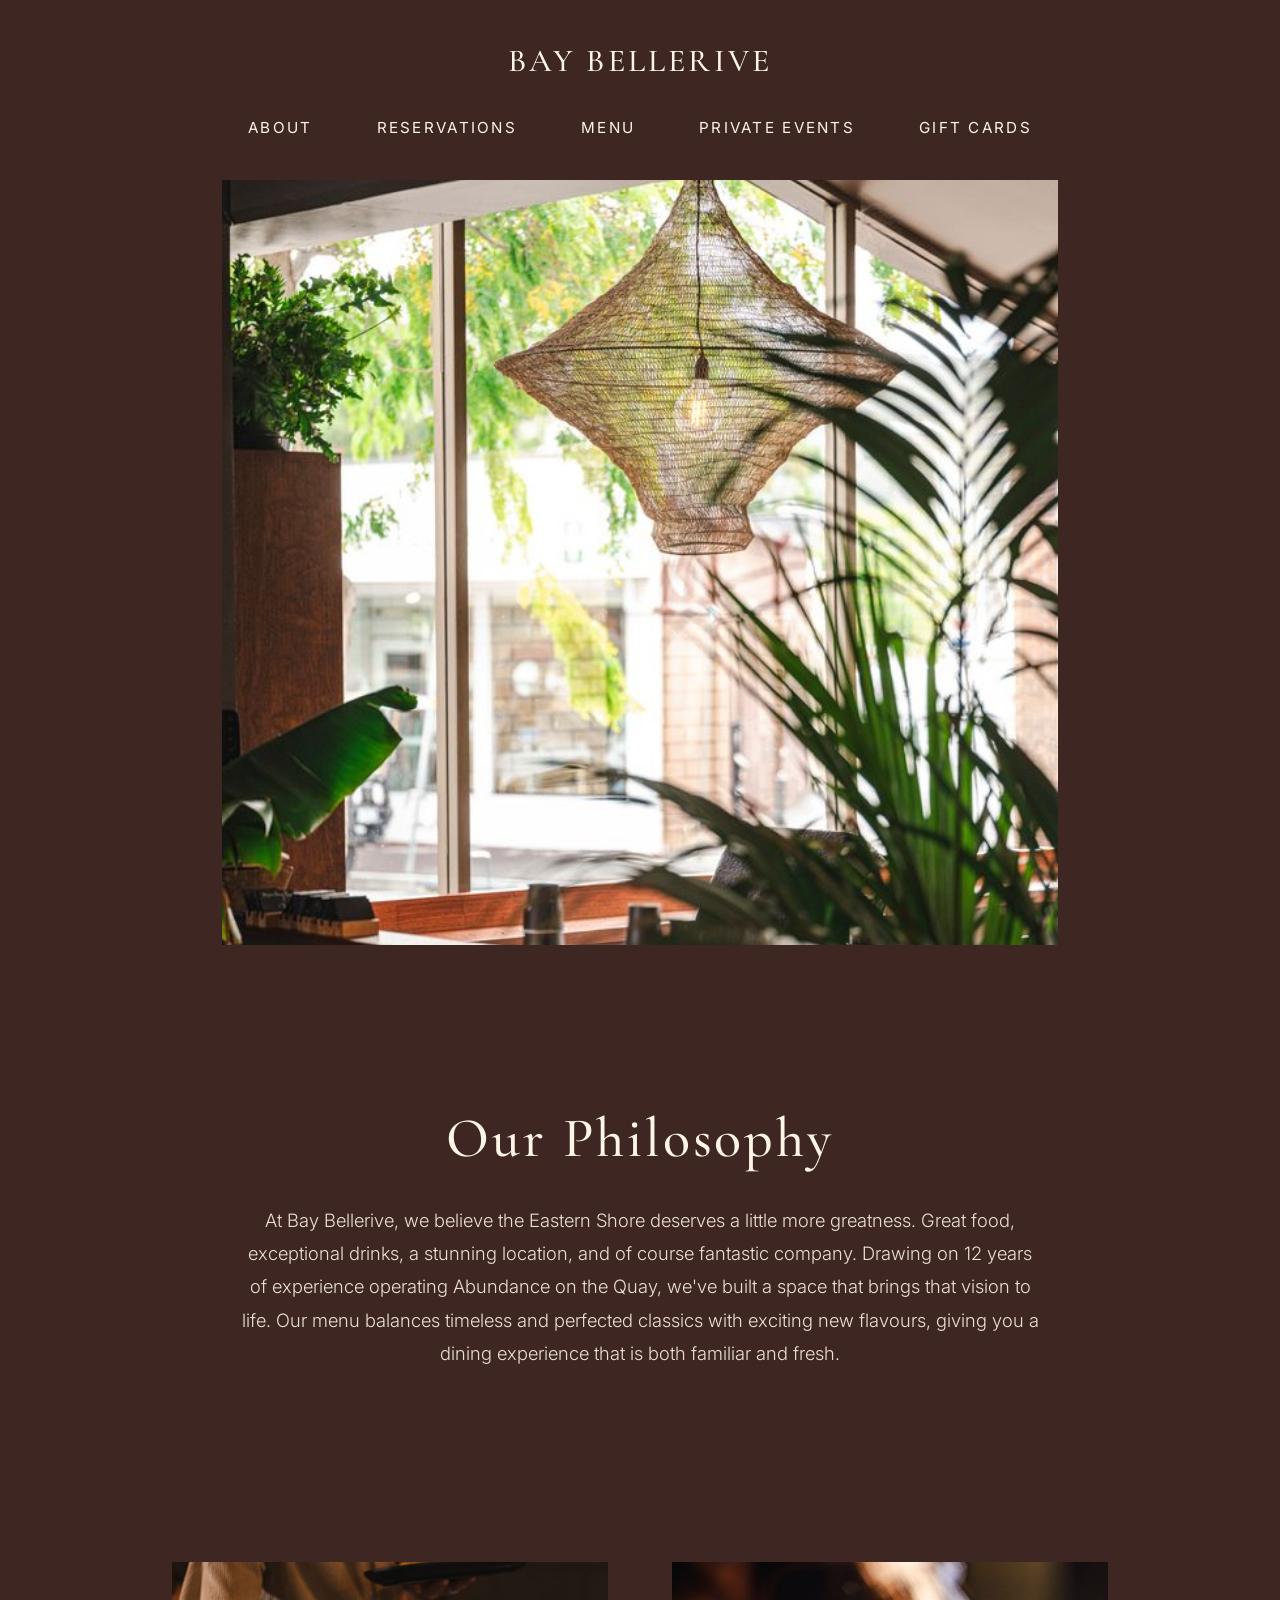
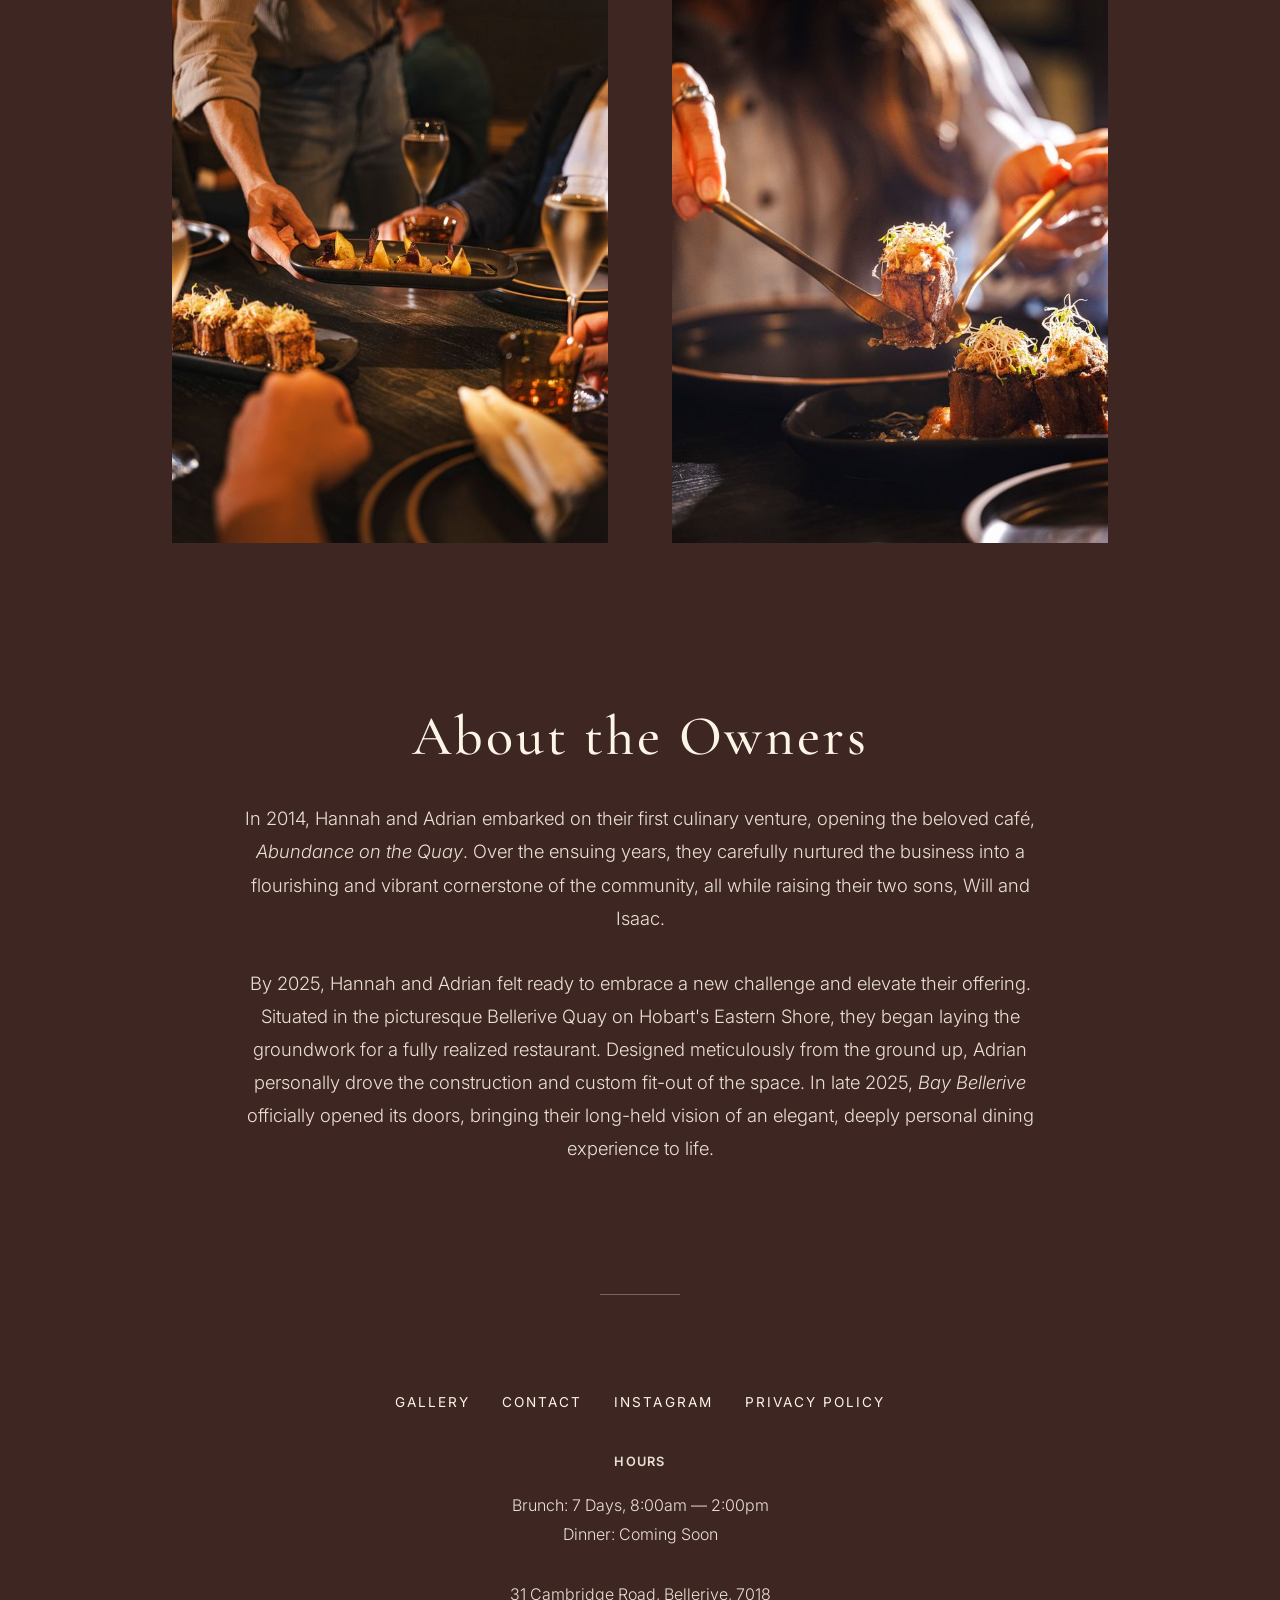
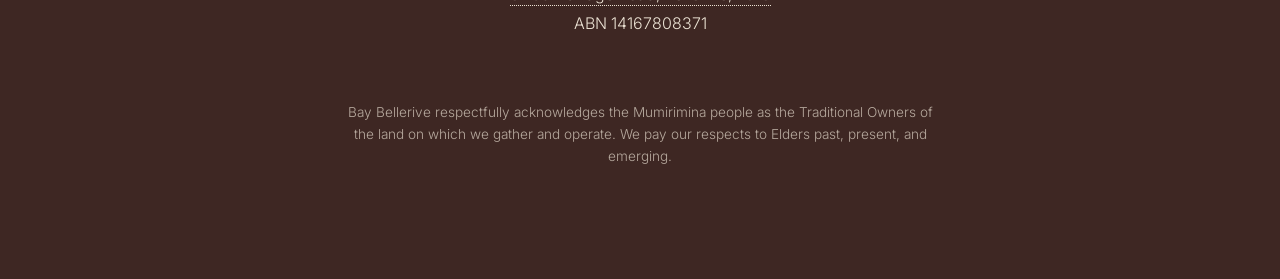
==== index.html @ 08d3b8d7 "Correct contact email and add location data to structured markup Point the contact page email at the" ====
<!DOCTYPE html>
<html lang="en">
<head>
    <meta charset="UTF-8">
    <title>Bay Bellerive | Cafe & Dining in Bellerive, Hobart</title>
    <link rel="canonical" href="https://baybellerive.com.au/">
    <link rel="preload" as="image" href="images/hero.jpg">
    <meta name="description" content="Bay Bellerive offers an elevated dining and cafe experience on the Eastern Shore. Enjoy seasonal, locally sourced menus at the picturesque Bellerive Quay, Hobart.">
    <meta property="og:title" content="Bay Bellerive">
    <meta property="og:description" content="An elevated modern Australian dining and cafe experience on the Eastern Shore of Hobart.">
    <meta property="og:image" content="https://baybellerive.com.au/images/hero.jpg">
    <meta property="og:url" content="https://baybellerive.com.au">
    <meta property="og:type" content="website">
    <link rel="icon" type="image/svg+xml" href="images/favicon.svg">
    <link rel="stylesheet" href="styles.css?v=2">
    <link rel="preconnect" href="https://fonts.googleapis.com">
    <link rel="preconnect" href="https://fonts.gstatic.com" crossorigin>
    <link href="https://fonts.googleapis.com/css2?family=Cormorant+Garamond:wght@400;500;600&family=Inter:wght@300;400;600&display=swap" rel="stylesheet">
    <!-- Google tag (gtag.js) -->
    <script async src="https://www.googletagmanager.com/gtag/js?id=G-ELLNGBX186"></script>
    <script>
      window.dataLayer = window.dataLayer || [];
      function gtag(){dataLayer.push(arguments);}
      gtag('js', new Date());

      gtag('config', 'G-ELLNGBX186');
    </script>
    <script type="application/ld+json">
    {
      "@context": "https://schema.org",
      "@type": "Restaurant",
      "name": "Bay Bellerive",
      "image": "https://baybellerive.com.au/images/hero.jpg",
      "url": "https://baybellerive.com.au",
      "telephone": "+61439941839",
      "address": {
        "@type": "PostalAddress",
        "streetAddress": "31 Cambridge Road",
        "addressLocality": "Bellerive",
        "addressRegion": "TAS",
        "postalCode": "7018",
        "addressCountry": "AU"
      },
      "geo": {
        "@type": "GeoCoordinates",
        "latitude": -42.8748361,
        "longitude": 147.3679293
      },
      "hasMap": "https://www.google.com/maps/place/Bay+Bellerive/@-42.8748321,147.3653544,17z/data=!3m1!4b1!4m6!3m5!1s0xaa6ddf1f81bbf6e3:0x599cf4a68044b2e5!8m2!3d-42.8748361!4d147.3679293!16s%2Fg%2F11ytvm6ppn",
      "email": "info@baybellerive.com.au",
      "servesCuisine": "Modern Australian",
      "priceRange": "$$$",
      "openingHoursSpecification": [
        {
          "@type": "OpeningHoursSpecification",
          "dayOfWeek": ["Monday", "Tuesday", "Wednesday", "Thursday", "Friday", "Saturday", "Sunday"],
          "opens": "08:00",
          "closes": "14:00"
        },
        {
          "@type": "OpeningHoursSpecification",
          "dayOfWeek": ["Thursday", "Friday", "Saturday"],
          "opens": "17:30",
          "closes": "21:00"
        }
      ]
    }
    </script>
</head>
<body>
    <header class="navbar fade-in">
        <a href="index.html" class="logo">BAY BELLERIVE</a>
        <nav class="nav-links">
            <a href="index.html#about">ABOUT</a>
            <a href="reservations.html">RESERVATIONS</a>
            <a href="menu.html">MENU</a>
            <a href="private-events.html">PRIVATE EVENTS</a>
            <a href="vouchers.html">GIFT CARDS</a>
        </nav>
    </header>

    <main>
        <section id="hero" class="hero fade-in">
            <img src="images/hero.jpg" alt="Elegant waterfront dining experience at Bay Bellerive in Bellerive, Hobart" class="hero-img">
        </section>

        <section id="about" class="single-column fade-in-up">
            <div class="text-block">
                <h2>Our Philosophy</h2>
                <p>At Bay Bellerive, we believe the Eastern Shore deserves a little more greatness. Great food, exceptional drinks, a stunning location, and of course fantastic company. Drawing on 12 years of experience operating Abundance on the Quay, we've built a space that brings that vision to life. Our menu balances timeless and perfected classics with exciting new flavours, giving you a dining experience that is both familiar and fresh.</p>
            </div>
        </section>

        <section class="image-break fade-in-up">
            <img src="images/about1.jpg" alt="Warm and inviting dining room interior at Bay Bellerive on the Eastern Shore" class="portrait-img" loading="lazy">
            <img src="images/about2.jpg" alt="Close up detail of beautifully plated modern Australian cuisine at Bay Bellerive" class="portrait-img" loading="lazy">
        </section>

        <section id="about-owners" class="single-column fade-in-up">
            <div class="text-block">
                <h2>About the Owners</h2>
                <p>In 2014, Hannah and Adrian embarked on their first culinary venture, opening the beloved café, <em>Abundance on the Quay</em>. Over the ensuing years, they carefully nurtured the business into a flourishing and vibrant cornerstone of the community, all while raising their two sons, Will and Isaac.</p>
                <p>By 2025, Hannah and Adrian felt ready to embrace a new challenge and elevate their offering. Situated in the picturesque Bellerive Quay on Hobart's Eastern Shore, they began laying the groundwork for a fully realized restaurant. Designed meticulously from the ground up, Adrian personally drove the construction and custom fit-out of the space. In late 2025, <em>Bay Bellerive</em> officially opened its doors, bringing their long-held vision of an elegant, deeply personal dining experience to life.</p>
                
            </div>
        </section>

    </main>

    <footer id="contact" class="footer fade-in-up">
        <div class="footer-minimal">
            <nav class="footer-nav">
                <a href="gallery.html">Gallery</a>
                <a href="contact.html">Contact</a>
                <a href="https://www.instagram.com/bay_bellerive/" target="_blank">Instagram</a>
                <a href="privacy.html">Privacy Policy</a>
            </nav>
            <div style="margin-bottom: 2rem;">
                <p><strong>Hours</strong></p>
                <p>Brunch: 7 Days, 8:00am — 2:00pm<br>
                Dinner: Coming Soon</p>
            </div>
            <p><a href="https://www.google.com/maps/place/Bay+Bellerive/@-42.8748321,147.3653544,17z/data=!3m1!4b1!4m6!3m5!1s0xaa6ddf1f81bbf6e3:0x599cf4a68044b2e5!8m2!3d-42.8748361!4d147.3679293!16s%2Fg%2F11ytvm6ppn?entry=ttu&amp;g_ep=EgoyMDI2MDgxOS4wIKXMDSoASAFQAw%3D%3D" target="_blank" style="color: inherit; text-decoration: none; border-bottom: 1px dotted currentColor; padding-bottom: 1px; transition: opacity 0.2s;" onmouseover="this.style.opacity='0.7'" onmouseout="this.style.opacity='1'">31 Cambridge Road, Bellerive, 7018</a><br>
            ABN 14167808371</p>
            <p style="margin-top: 4rem; font-size: 0.85rem; opacity: 0.7; max-width: 600px; margin-left: auto; margin-right: auto; line-height: 1.6;">Bay Bellerive respectfully acknowledges the Mumirimina people as the Traditional Owners of the land on which we gather and operate. We pay our respects to Elders past, present, and emerging.</p>
        </div>
    </footer>

    <script src="script.js"></script>
</body>
</html>
---- styles.css ----
:root {
    --bg-color: #3e2723; /* Chocolate brown */
    --text-color: #fdf5e6; /* Warm cream/beige */
    --font-family-body: 'Inter', sans-serif;
    --font-family-heading: 'Cormorant Garamond', serif;
    --transition-speed: 0.3s;
}

* {
    margin: 0;
    padding: 0;
    box-sizing: border-box;
}

body {
    background-color: var(--bg-color);
    color: var(--text-color);
    font-family: var(--font-family-body);
    line-height: 1.8;
    -webkit-font-smoothing: antialiased;
    -moz-osx-font-smoothing: grayscale;
}

a {
    color: var(--text-color);
    text-decoration: none;
    position: relative;
}

/* Typography */
h1, h2, h3, h4, .logo {
    font-family: var(--font-family-heading);
    font-weight: 500;
    letter-spacing: 0.05em;
    margin-bottom: 2rem;
}

.logo {
    font-size: 2rem;
    margin-bottom: 1rem;
    letter-spacing: 0.1em;
    text-transform: uppercase;
}

h2 {
    font-size: 3.5rem;
    line-height: 1.2;
}

h3 {
    font-size: 2rem;
}

p {
    margin-bottom: 2rem;
    font-size: 1.15rem;
    font-weight: 300;
    color: rgba(253, 245, 230, 0.9);
}

/* Navbar */
.navbar {
    display: flex;
    flex-direction: column;
    align-items: center;
    justify-content: center;
    padding: 2rem 4rem;
    position: absolute;
    top: 0;
    width: 100%;
    z-index: 100;
    background: transparent;
}

.nav-links {
    display: flex;
    gap: 3rem;
}

.nav-links a {
    font-size: 0.95rem;
    letter-spacing: 0.15em;
    text-transform: uppercase;
    font-weight: 400;
    padding: 0.5rem;
}

.nav-links a::after {
    content: '';
    position: absolute;
    width: 0;
    height: 1px;
    bottom: -4px;
    left: 0;
    background-color: var(--text-color);
    transition: width var(--transition-speed) ease;
}

.nav-links a:hover::after {
    width: 100%;
}

/* Hero Section */
.hero {
    padding-top: 180px;
    display: flex;
    align-items: center;
    justify-content: center;
    position: relative;
    padding-bottom: 4rem;
}

.hero-img {
    width: 100%;
    max-width: 900px;
    height: 85vh;
    object-fit: cover;
    object-position: center 15%;
    padding: 0 2rem;
}

/* Single Column Layout (Gimlet Style) */
.single-column {
    padding: 6rem 2rem;
    display: flex;
    justify-content: center;
    text-align: center;
}

.text-block {
    max-width: 800px;
    width: 100%;
}

/* Menu Layout */
.menu-section {
    max-width: 800px;
    margin: 5rem auto;
    text-align: left;
}

.menu-category-title {
    text-align: center;
    font-size: 2.2rem;
    margin-bottom: 3rem;
    letter-spacing: 0.1em;
    font-weight: 400;
}

.menu-item {
    margin-bottom: 2rem;
}

.menu-item-header {
    display: flex;
    justify-content: space-between;
    align-items: baseline;
    border-bottom: 1px dotted rgba(253, 245, 230, 0.3);
    margin-bottom: 0.5rem;
    padding-bottom: 0.2rem;
}

.menu-item-title {
    font-family: 'Cormorant Garamond', serif;
    font-size: 1.4rem;
    font-weight: 500;
}

.menu-item-price {
    font-family: 'Inter', sans-serif;
    font-size: 1.1rem;
}

.menu-item-desc {
    font-size: 0.95rem;
    opacity: 0.8;
    margin: 0;
    line-height: 1.5;
}

.menu-sides {
    margin-top: 4rem;
    text-align: center;
    font-size: 0.95rem;
    opacity: 0.8;
    line-height: 1.8;
}

/* Image Breaks */
.image-break {
    display: grid;
    grid-template-columns: 1fr 1fr;
    gap: 4rem;
    max-width: 1000px;
    margin: 0 auto;
    padding: 4rem 2rem;
}

.portrait-img {
    width: 100%;
    aspect-ratio: 3 / 4;
    object-fit: cover;
    display: block;
}

/* Centered Sections */
.centered-section {
    padding: 8rem 2rem;
    text-align: center;
    max-width: 800px;
    margin: 0 auto;
}

/* Contact Block */
.contact-block {
    margin-top: 4rem;
}

/* Button */
.btn {
    display: inline-block;
    padding: 1rem 3rem;
    border: 1px solid var(--text-color);
    text-transform: uppercase;
    letter-spacing: 0.15em;
    font-size: 0.85rem;
    transition: all var(--transition-speed) ease;
    margin-top: 2rem;
    font-family: var(--font-family-body);
}

.btn:hover {
    background-color: var(--text-color);
    color: var(--bg-color);
}

/* Footer */
.footer {
    padding: 6rem 2rem;
    text-align: center;
    position: relative;
}

.footer::before {
    content: '';
    position: absolute;
    top: 0;
    left: 50%;
    transform: translateX(-50%);
    width: 80px;
    height: 1px;
    background-color: rgba(253, 245, 230, 0.3);
}

.footer-minimal {
    max-width: 800px;
    margin: 0 auto;
}

.footer-minimal p {
    font-size: 1rem;
    margin-bottom: 1rem;
}

.footer-minimal strong {
    font-weight: 600;
    text-transform: uppercase;
    font-size: 0.8rem;
    letter-spacing: 0.1em;
}

.social-links-footer {
    margin-top: 3rem;
}

.social-links-footer a {
    text-transform: uppercase;
    letter-spacing: 0.15em;
    font-size: 0.85rem;
}

.footer-nav {
    display: flex;
    justify-content: center;
    gap: 2rem;
    margin-bottom: 2rem;
    flex-wrap: wrap;
}

.footer-nav a {
    text-transform: uppercase;
    letter-spacing: 0.15em;
    font-size: 0.85rem;
    font-weight: 400;
}

.footer-nav a::after {
    content: '';
    position: absolute;
    width: 0;
    height: 1px;
    bottom: -4px;
    left: 0;
    background-color: var(--text-color);
    transition: width var(--transition-speed) ease;
}

.footer-nav a:hover::after {
    width: 100%;
}

/* Gallery Grid */
.gallery-grid {
    display: grid;
    grid-template-columns: repeat(auto-fill, minmax(300px, 1fr));
    gap: 2rem;
    padding: 2rem;
    max-width: 1200px;
    margin: 0 auto;
}

.gallery-item {
    width: 100%;
    aspect-ratio: 1 / 1;
    object-fit: cover;
    transition: transform var(--transition-speed) ease;
    cursor: pointer;
}

.gallery-item:hover {
    transform: scale(1.02);
}

/* Map Container */
.map-container {
    width: 100%;
    height: 400px;
    margin-top: 3rem;
    border: 1px solid rgba(253, 245, 230, 0.2);
}

.map-container iframe {
    width: 100%;
    height: 100%;
    border: none;
}

/* Animations */
.fade-in {
    opacity: 0;
    animation: fadeIn 1.5s ease forwards;
}

.fade-in-up {
    opacity: 0;
    transform: translateY(30px);
    transition: opacity 1.2s ease, transform 1.2s ease;
}

.fade-in-up.visible {
    opacity: 1;
    transform: translateY(0);
}

@keyframes fadeIn {
    from { opacity: 0; }
    to { opacity: 1; }
}

/* Landscape Image */
.landscape-img {
    width: 100%;
    max-height: 60vh;
    object-fit: contain;
    max-width: 800px;
    margin: 3rem auto;
    display: block;
}

/* Modal Popup */
.modal {
    display: none;
    position: fixed;
    top: 0;
    left: 0;
    width: 100%;
    height: 100%;
    background-color: rgba(0, 0, 0, 0.8);
    z-index: 1000;
    justify-content: center;
    align-items: center;
}

.modal.active {
    display: flex;
    animation: fadeIn 0.3s ease;
}

.modal-content {
    background-color: var(--bg-color);
    padding: 2rem;
    width: 90%;
    max-width: 600px;
    border: 1px solid rgba(253, 245, 230, 0.2);
    position: relative;
    max-height: 90vh;
    overflow-y: auto;
}

.close-modal {
    position: absolute;
    top: 1rem;
    right: 1.5rem;
    font-size: 2rem;
    color: var(--text-color);
    cursor: pointer;
    font-family: var(--font-family-body);
}

/* Form Styles */
.custom-form {
    max-width: 600px;
    margin: 3rem auto;
    text-align: left;
}

.form-group {
    margin-bottom: 2rem;
}

.form-group label {
    display: block;
    margin-bottom: 0.5rem;
    font-size: 0.9rem;
    letter-spacing: 0.05em;
    text-transform: uppercase;
}

.form-control {
    width: 100%;
    padding: 1rem;
    background: transparent;
    border: 1px solid rgba(253, 245, 230, 0.3);
    color: var(--text-color);
    font-family: var(--font-family-body);
    font-size: 1rem;
    transition: border-color var(--transition-speed) ease;
}

.form-control:focus {
    outline: none;
    border-color: var(--text-color);
}

.form-control::placeholder {
    color: rgba(253, 245, 230, 0.4);
}

select.form-control {
    appearance: none;
    -webkit-appearance: none;
    -moz-appearance: none;
    background-image: url('data:image/svg+xml;utf8,<svg fill="%23fdf5e6" height="24" viewBox="0 0 24 24" width="24" xmlns="http://www.w3.org/2000/svg"><path d="M7 10l5 5 5-5z"/><path d="M0 0h24v24H0z" fill="none"/></svg>');
    background-repeat: no-repeat;
    background-position: right 1rem center;
}

select.form-control option {
    background-color: #3e2723;
    color: #fdf5e6;
}

/* Responsive Design */
@media (max-width: 900px) {
    .hero {
        padding-top: 220px;
    }
    
    .hero-img {
        height: 50vh;
    }
    
    main {
        padding-top: 220px !important;
    }

    h2 {
        font-size: 2.5rem;
    }
    
    .single-column {
        padding: 6rem 1.5rem;
    }
    
    .image-break {
        grid-template-columns: 1fr;
        padding: 2rem 1.5rem;
        gap: 2rem;
    }

    .navbar {
        padding: 1.5rem 1rem;
    }

    .logo {
        font-size: 1.6rem;
        margin-bottom: 0.8rem;
    }

    .nav-links {
        gap: 1rem 1.2rem;
        flex-wrap: wrap;
        justify-content: center;
    }

    .nav-links a {
        font-size: 0.9rem;
        letter-spacing: 0.1em;
        padding: 0.5rem;
    }

    .button-group {
        flex-direction: column !important;
        gap: 1rem !important;
    }

    .btn {
        padding: 1rem 1.5rem;
        width: 100%;
        box-sizing: border-box;
    }
}
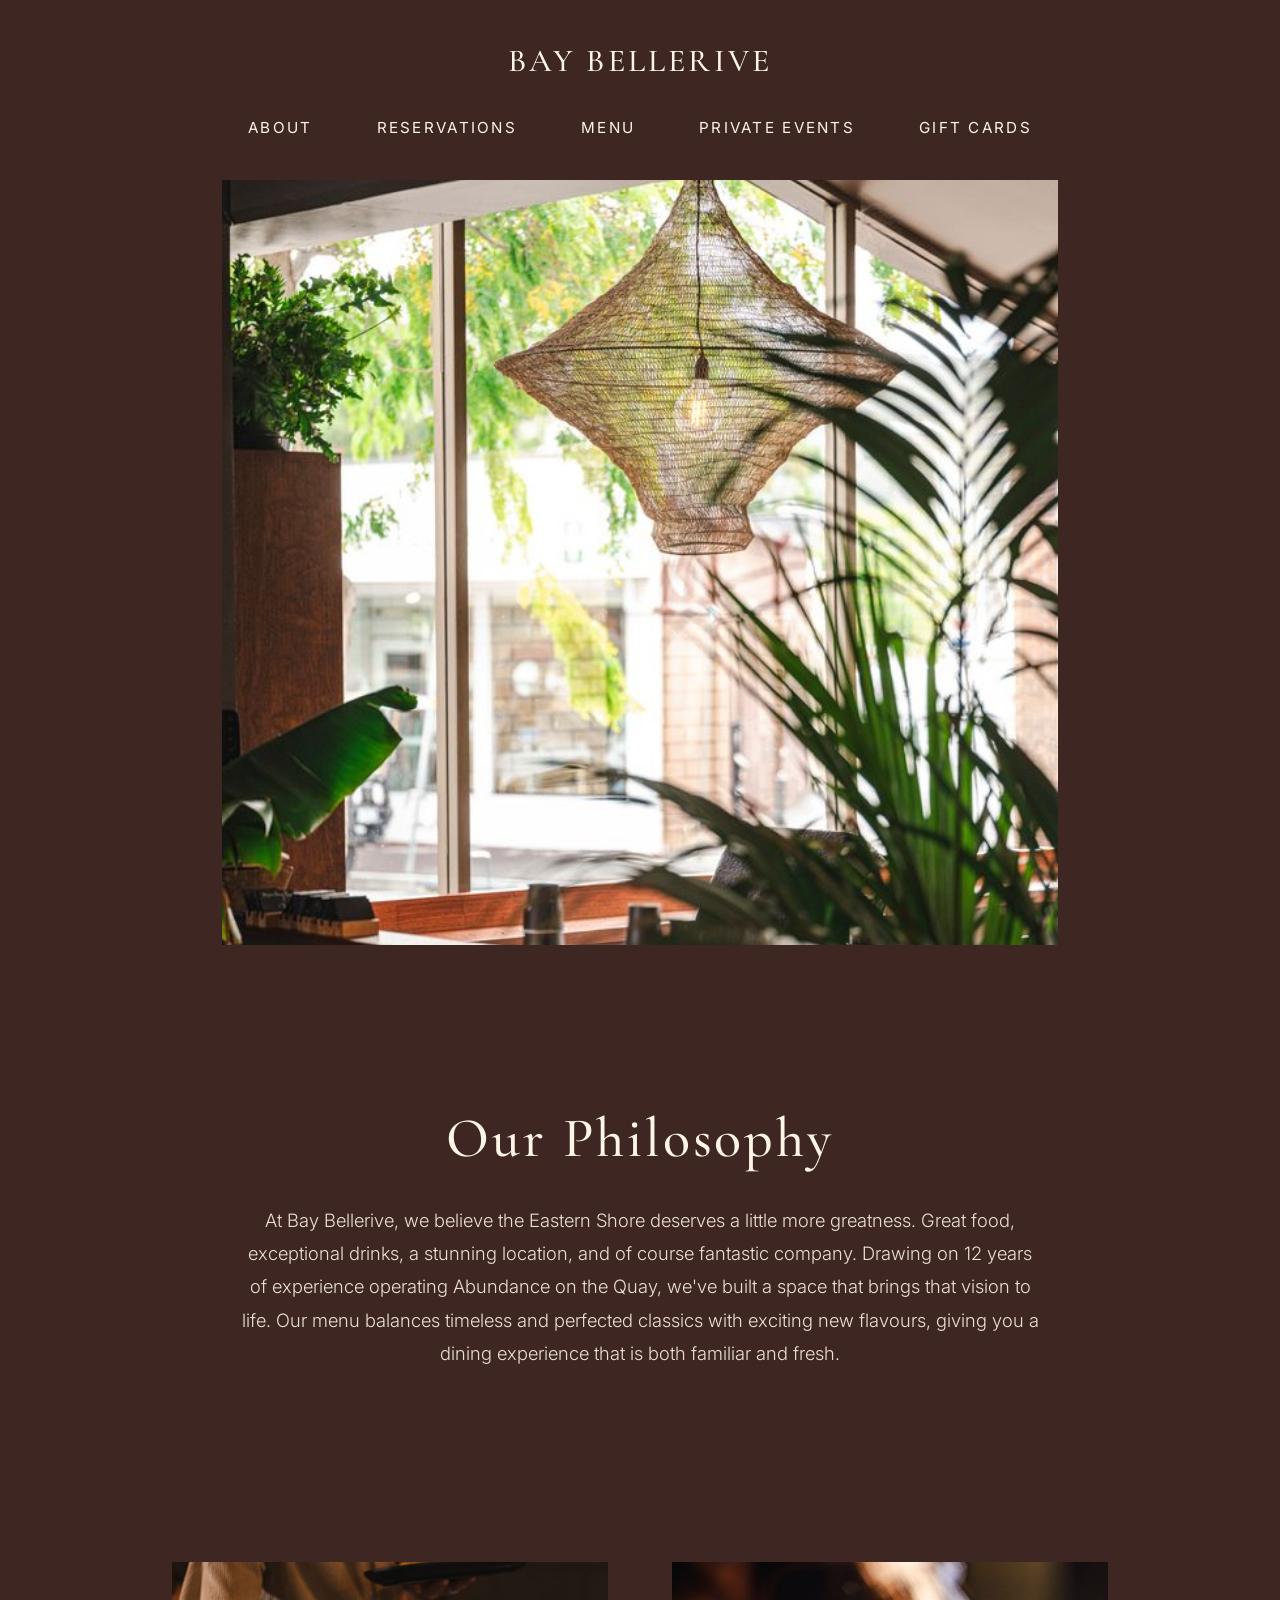
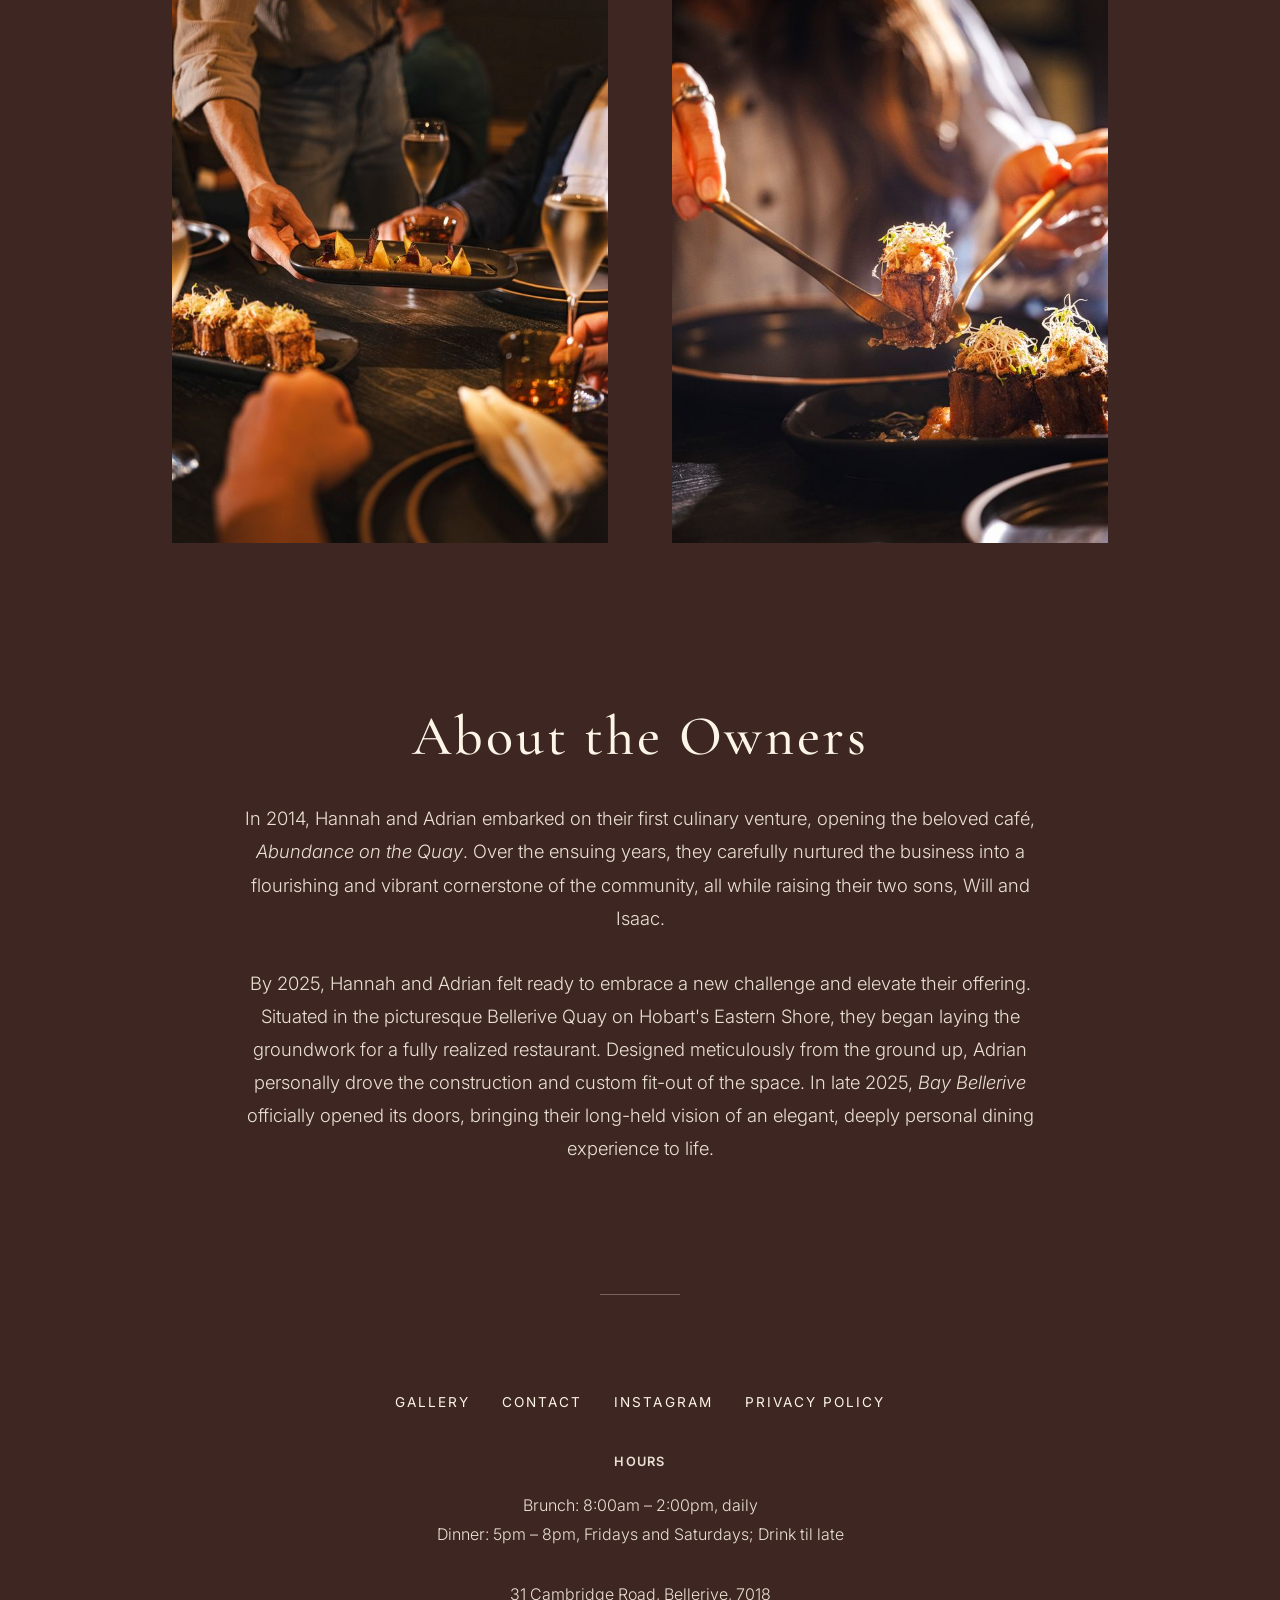
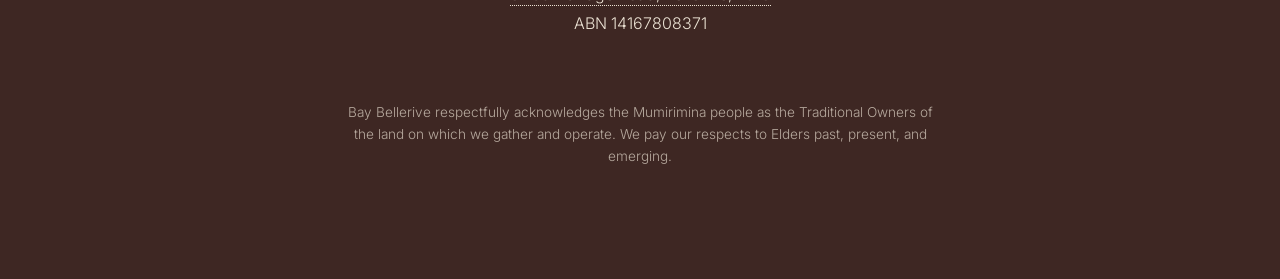
==== commit 4aabb09c: "Update opening hours sitewide Replace the placeholder dinner service with the confirmed Friday and S" ====
--- a/index.html
+++ b/index.html
@@ -59,9 +59,9 @@
         },
         {
           "@type": "OpeningHoursSpecification",
-          "dayOfWeek": ["Thursday", "Friday", "Saturday"],
-          "opens": "17:30",
-          "closes": "21:00"
+          "dayOfWeek": ["Friday", "Saturday"],
+          "opens": "17:00",
+          "closes": "20:00"
         }
       ]
     }
@@ -117,10 +117,10 @@
             </nav>
             <div style="margin-bottom: 2rem;">
                 <p><strong>Hours</strong></p>
-                <p>Brunch: 7 Days, 8:00am — 2:00pm<br>
-                Dinner: Coming Soon</p>
+                <p>Brunch: 8:00am – 2:00pm, daily<br>
+                Dinner: 5pm – 8pm, Fridays and Saturdays; Drink til late</p>
             </div>
-            <p><a href="https://www.google.com/maps/place/Bay+Bellerive/@-42.8748321,147.3653544,17z/data=!3m1!4b1!4m6!3m5!1s0xaa6ddf1f81bbf6e3:0x599cf4a68044b2e5!8m2!3d-42.8748361!4d147.3679293!16s%2Fg%2F11ytvm6ppn?entry=ttu&amp;g_ep=EgoyMDI2MDgxOS4wIKXMDSoASAFQAw%3D%3D" target="_blank" style="color: inherit; text-decoration: none; border-bottom: 1px dotted currentColor; padding-bottom: 1px; transition: opacity 0.2s;" onmouseover="this.style.opacity='0.7'" onmouseout="this.style.opacity='1'">31 Cambridge Road, Bellerive, 7018</a><br>
+            <p><a href="https://www.google.com/maps/place/Bay+Bellerive/@-42.8748949,147.3681846,17z/data=!4m15!1m8!3m7!1s0xaa6ddf8e23644c27:0x6f376dc937195df!2s31+Cambridge+Rd,+Bellerive+TAS+7018,+%C3%9Ac!3b1!8m2!3d-42.8748949!4d147.3681846!16s%2Fg%2F11bw422xyg!3m5!1s0xaa6ddf1f81bbf6e3:0x599cf4a68044b2e5!8m2!3d-42.8748361!4d147.3679293!16s%2Fg%2F11ytvm6ppn?entry=ttu&g_ep=EgoyMDI2MDgxOS4wIKXMDSoASAFQAw%3D%3D" target="_blank" style="color: inherit; text-decoration: none; border-bottom: 1px dotted currentColor; padding-bottom: 1px; transition: opacity 0.2s;" onmouseover="this.style.opacity='0.7'" onmouseout="this.style.opacity='1'">31 Cambridge Road, Bellerive, 7018</a><br>
             ABN 14167808371</p>
             <p style="margin-top: 4rem; font-size: 0.85rem; opacity: 0.7; max-width: 600px; margin-left: auto; margin-right: auto; line-height: 1.6;">Bay Bellerive respectfully acknowledges the Mumirimina people as the Traditional Owners of the land on which we gather and operate. We pay our respects to Elders past, present, and emerging.</p>
         </div>
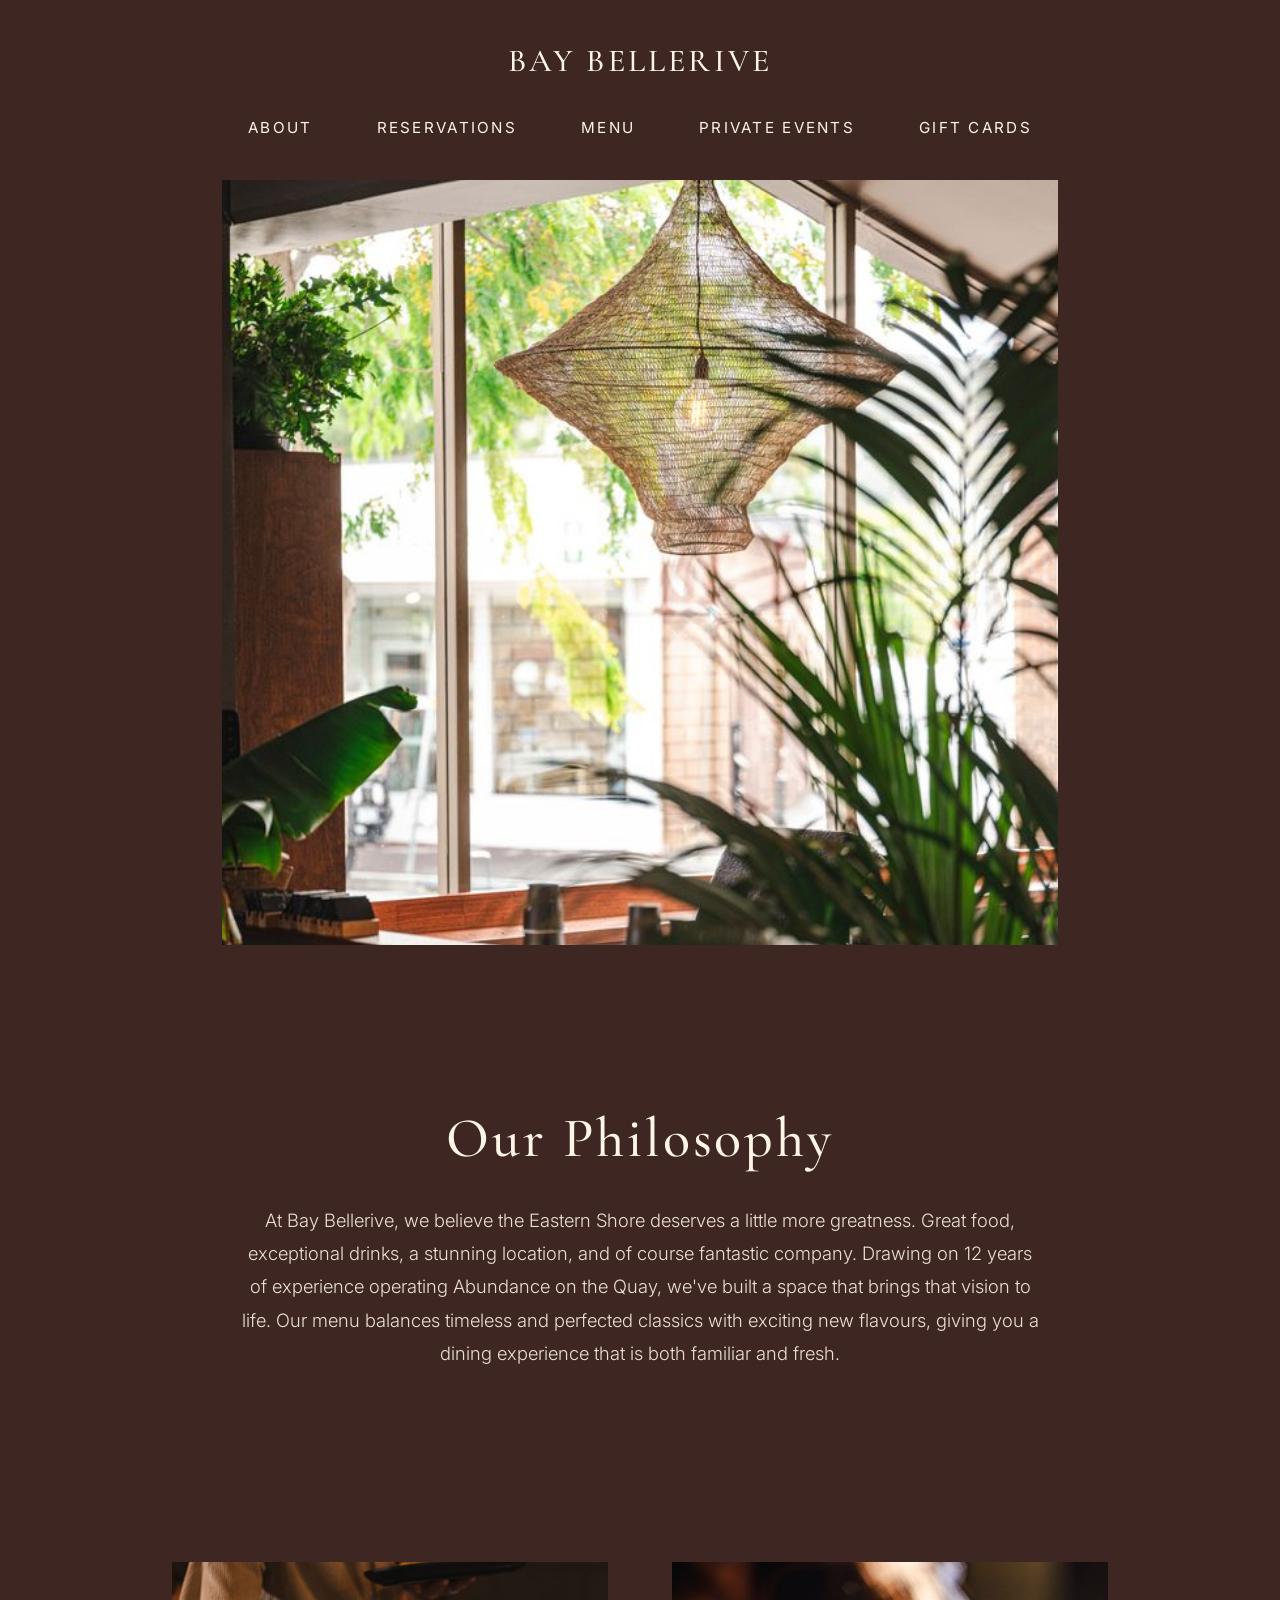
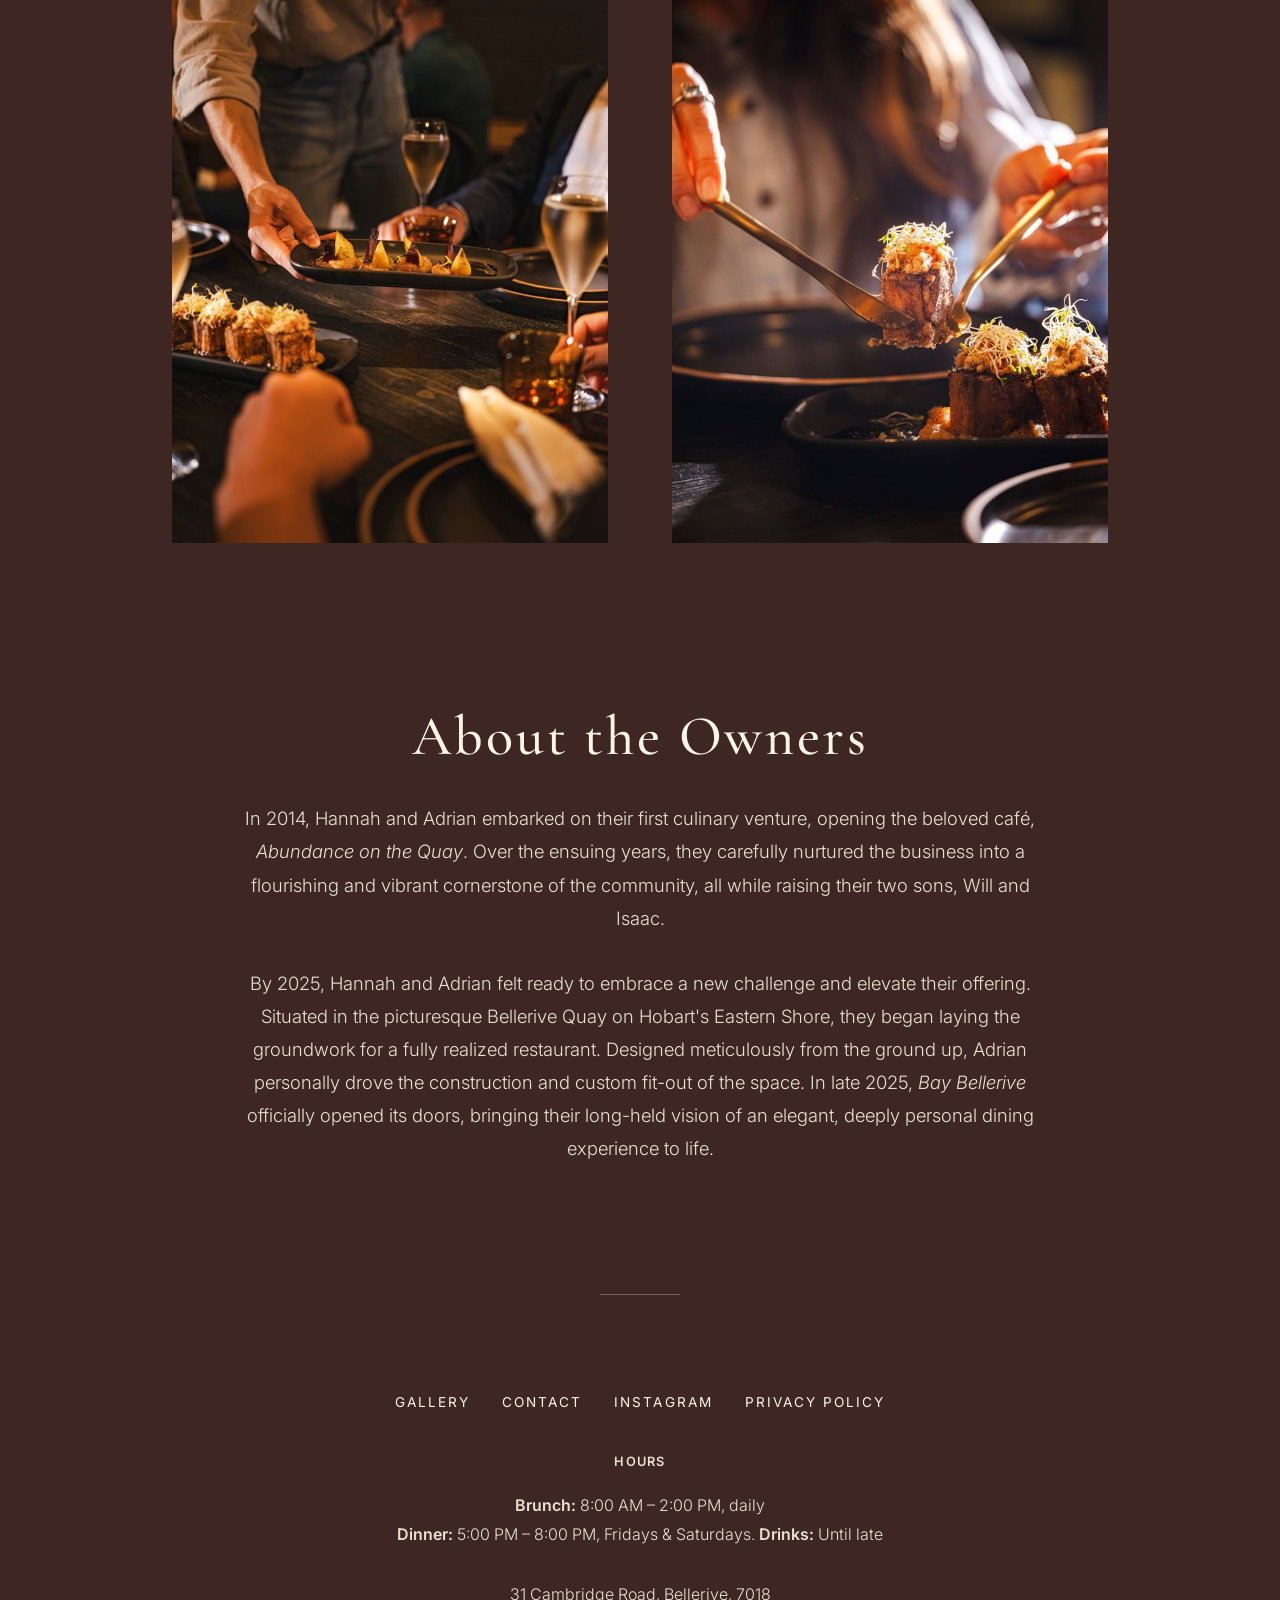
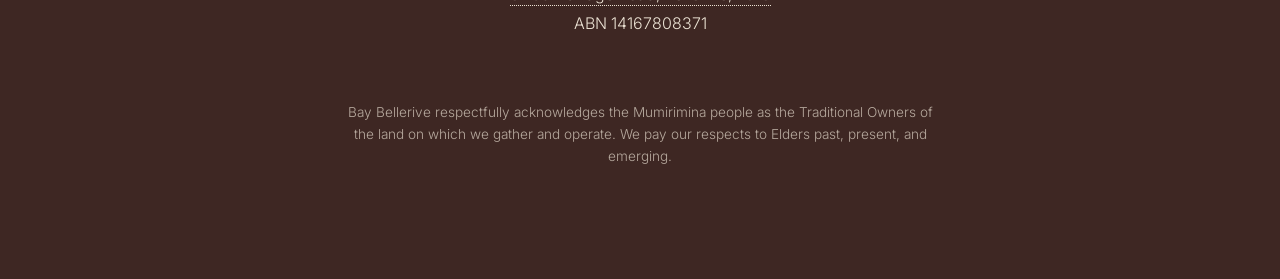
==== commit 37c92d97: "Reformat opening hours with bold service labels Give the hours labels a dedicated class: the global " ====
--- a/index.html
+++ b/index.html
@@ -117,8 +117,8 @@
             </nav>
             <div style="margin-bottom: 2rem;">
                 <p><strong>Hours</strong></p>
-                <p>Brunch: 8:00am – 2:00pm, daily<br>
-                Dinner: 5pm – 8pm, Fridays and Saturdays; Drink til late</p>
+                <p><strong class="hours-label">Brunch:</strong> 8:00 AM – 2:00 PM, daily<br>
+                <strong class="hours-label">Dinner:</strong> 5:00 PM – 8:00 PM, Fridays &amp; Saturdays. <strong class="hours-label">Drinks:</strong> Until late</p>
             </div>
             <p><a href="https://www.google.com/maps/place/Bay+Bellerive/@-42.8748949,147.3681846,17z/data=!4m15!1m8!3m7!1s0xaa6ddf8e23644c27:0x6f376dc937195df!2s31+Cambridge+Rd,+Bellerive+TAS+7018,+%C3%9Ac!3b1!8m2!3d-42.8748949!4d147.3681846!16s%2Fg%2F11bw422xyg!3m5!1s0xaa6ddf1f81bbf6e3:0x599cf4a68044b2e5!8m2!3d-42.8748361!4d147.3679293!16s%2Fg%2F11ytvm6ppn?entry=ttu&g_ep=EgoyMDI2MDgxOS4wIKXMDSoASAFQAw%3D%3D" target="_blank" style="color: inherit; text-decoration: none; border-bottom: 1px dotted currentColor; padding-bottom: 1px; transition: opacity 0.2s;" onmouseover="this.style.opacity='0.7'" onmouseout="this.style.opacity='1'">31 Cambridge Road, Bellerive, 7018</a><br>
             ABN 14167808371</p>
--- a/styles.css
+++ b/styles.css
@@ -269,6 +269,18 @@
     letter-spacing: 0.1em;
 }
 
+/* Service labels in the hours block: an explicit weight, since the global
+   "bolder" resolves against light body text and barely reads as bold. */
+.hours-label {
+    font-weight: 600;
+}
+
+.footer-minimal .hours-label {
+    text-transform: none;
+    font-size: inherit;
+    letter-spacing: normal;
+}
+
 .social-links-footer {
     margin-top: 3rem;
 }
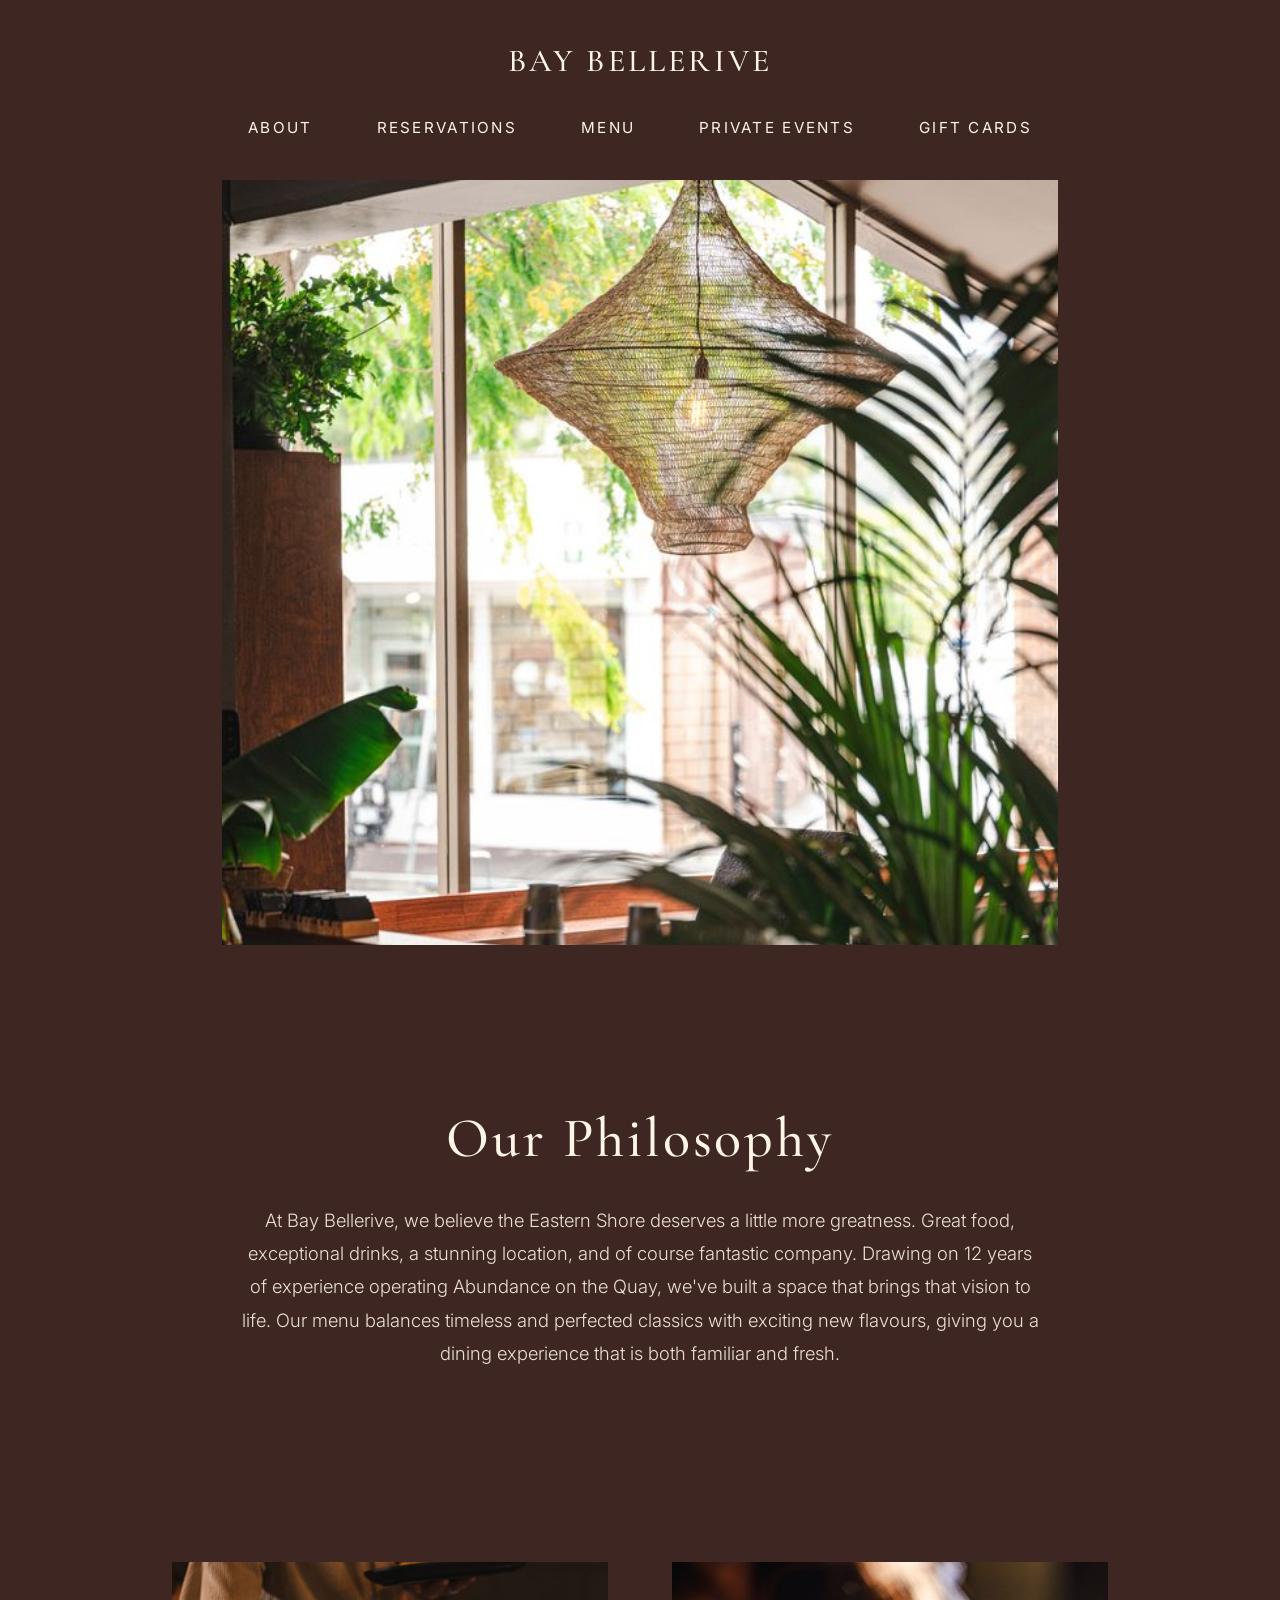
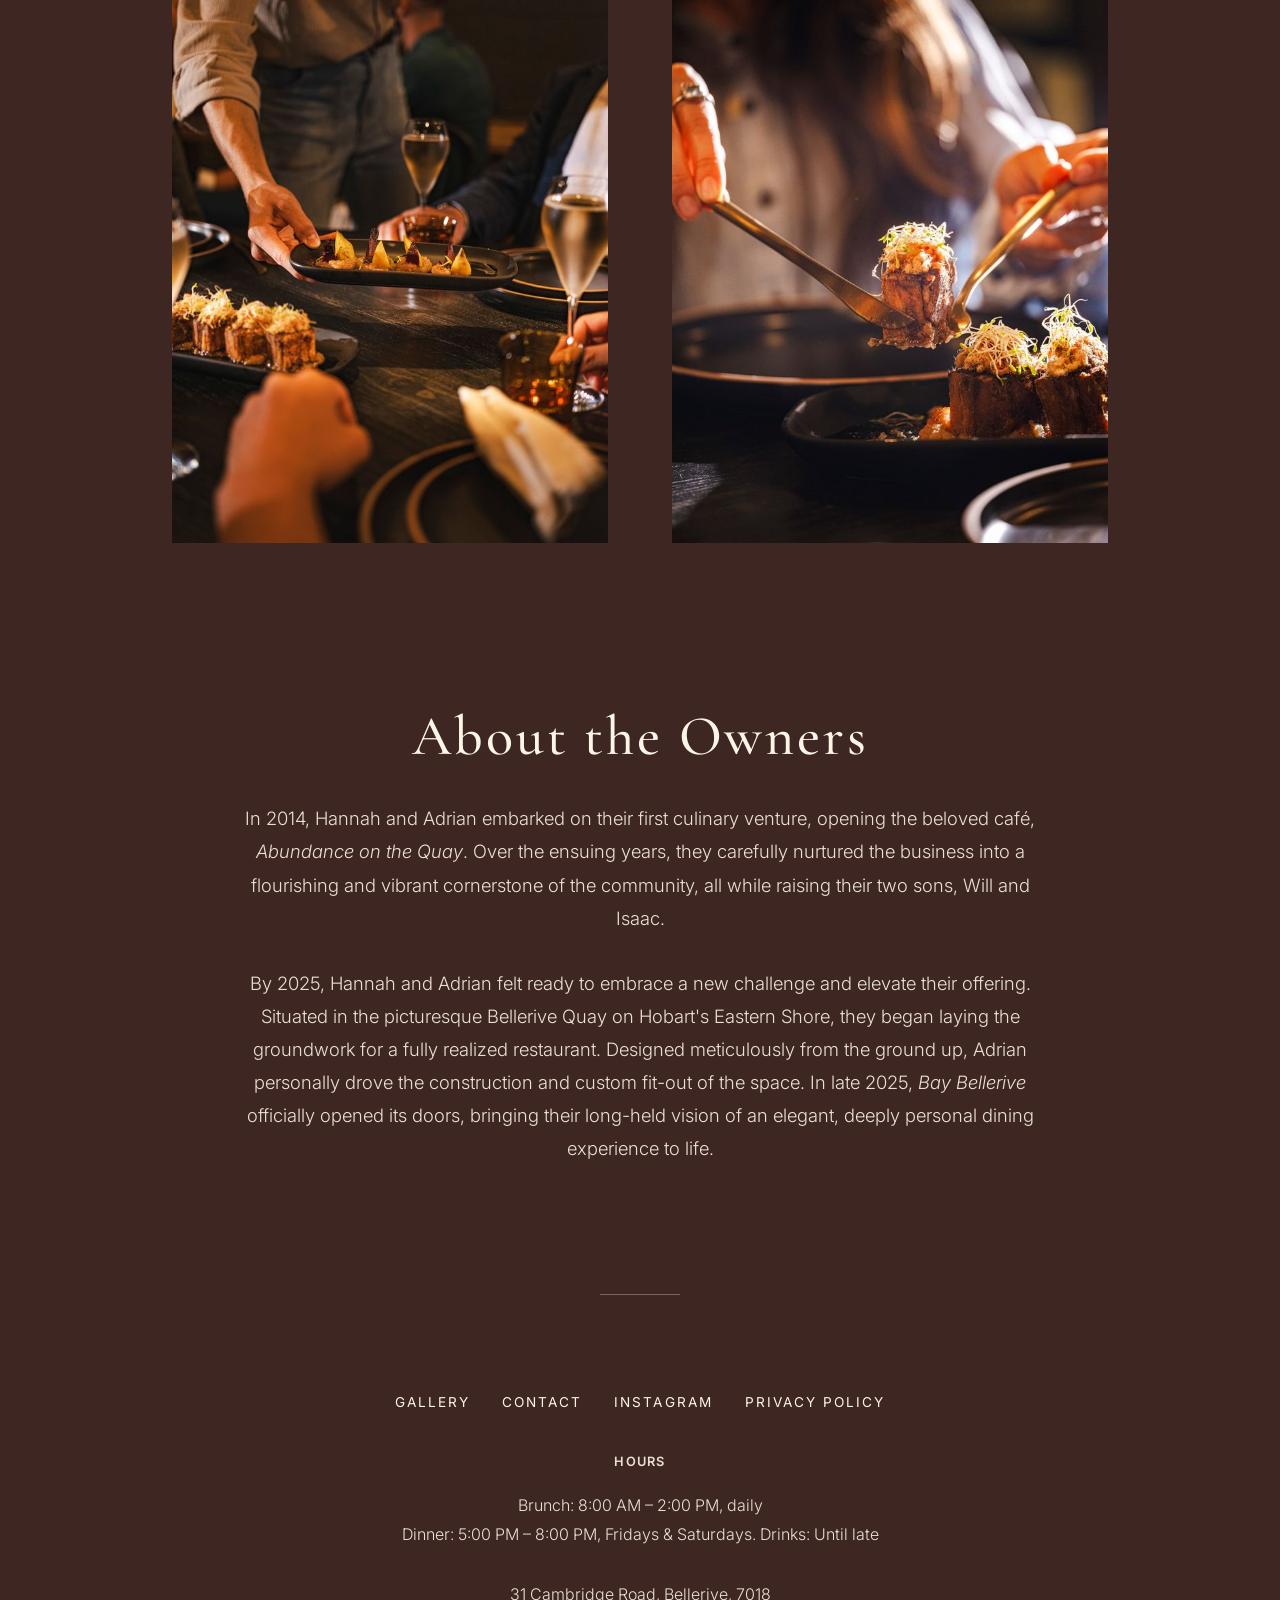
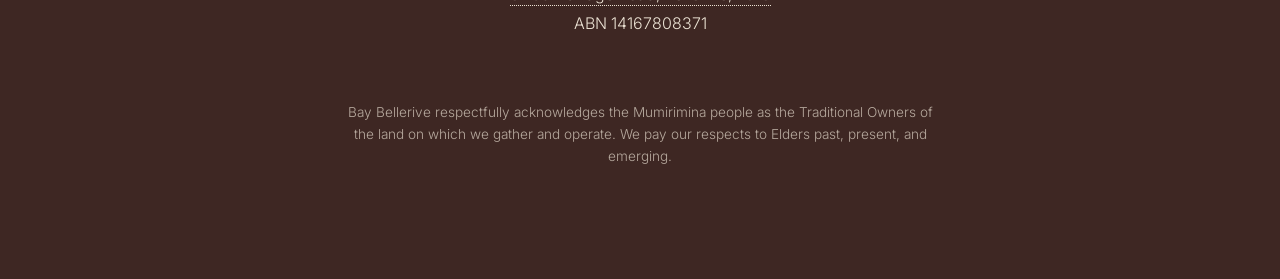
==== commit de0e027f: "Drop bold styling from the hours labels Plain text throughout; reverts the label class and its style" ====
--- a/index.html
+++ b/index.html
@@ -117,8 +117,8 @@
             </nav>
             <div style="margin-bottom: 2rem;">
                 <p><strong>Hours</strong></p>
-                <p><strong class="hours-label">Brunch:</strong> 8:00 AM – 2:00 PM, daily<br>
-                <strong class="hours-label">Dinner:</strong> 5:00 PM – 8:00 PM, Fridays &amp; Saturdays. <strong class="hours-label">Drinks:</strong> Until late</p>
+                <p>Brunch: 8:00 AM – 2:00 PM, daily<br>
+                Dinner: 5:00 PM – 8:00 PM, Fridays &amp; Saturdays. Drinks: Until late</p>
             </div>
             <p><a href="https://www.google.com/maps/place/Bay+Bellerive/@-42.8748949,147.3681846,17z/data=!4m15!1m8!3m7!1s0xaa6ddf8e23644c27:0x6f376dc937195df!2s31+Cambridge+Rd,+Bellerive+TAS+7018,+%C3%9Ac!3b1!8m2!3d-42.8748949!4d147.3681846!16s%2Fg%2F11bw422xyg!3m5!1s0xaa6ddf1f81bbf6e3:0x599cf4a68044b2e5!8m2!3d-42.8748361!4d147.3679293!16s%2Fg%2F11ytvm6ppn?entry=ttu&g_ep=EgoyMDI2MDgxOS4wIKXMDSoASAFQAw%3D%3D" target="_blank" style="color: inherit; text-decoration: none; border-bottom: 1px dotted currentColor; padding-bottom: 1px; transition: opacity 0.2s;" onmouseover="this.style.opacity='0.7'" onmouseout="this.style.opacity='1'">31 Cambridge Road, Bellerive, 7018</a><br>
             ABN 14167808371</p>
--- a/styles.css
+++ b/styles.css
@@ -269,18 +269,6 @@
     letter-spacing: 0.1em;
 }
 
-/* Service labels in the hours block: an explicit weight, since the global
-   "bolder" resolves against light body text and barely reads as bold. */
-.hours-label {
-    font-weight: 600;
-}
-
-.footer-minimal .hours-label {
-    text-transform: none;
-    font-size: inherit;
-    letter-spacing: normal;
-}
-
 .social-links-footer {
     margin-top: 3rem;
 }
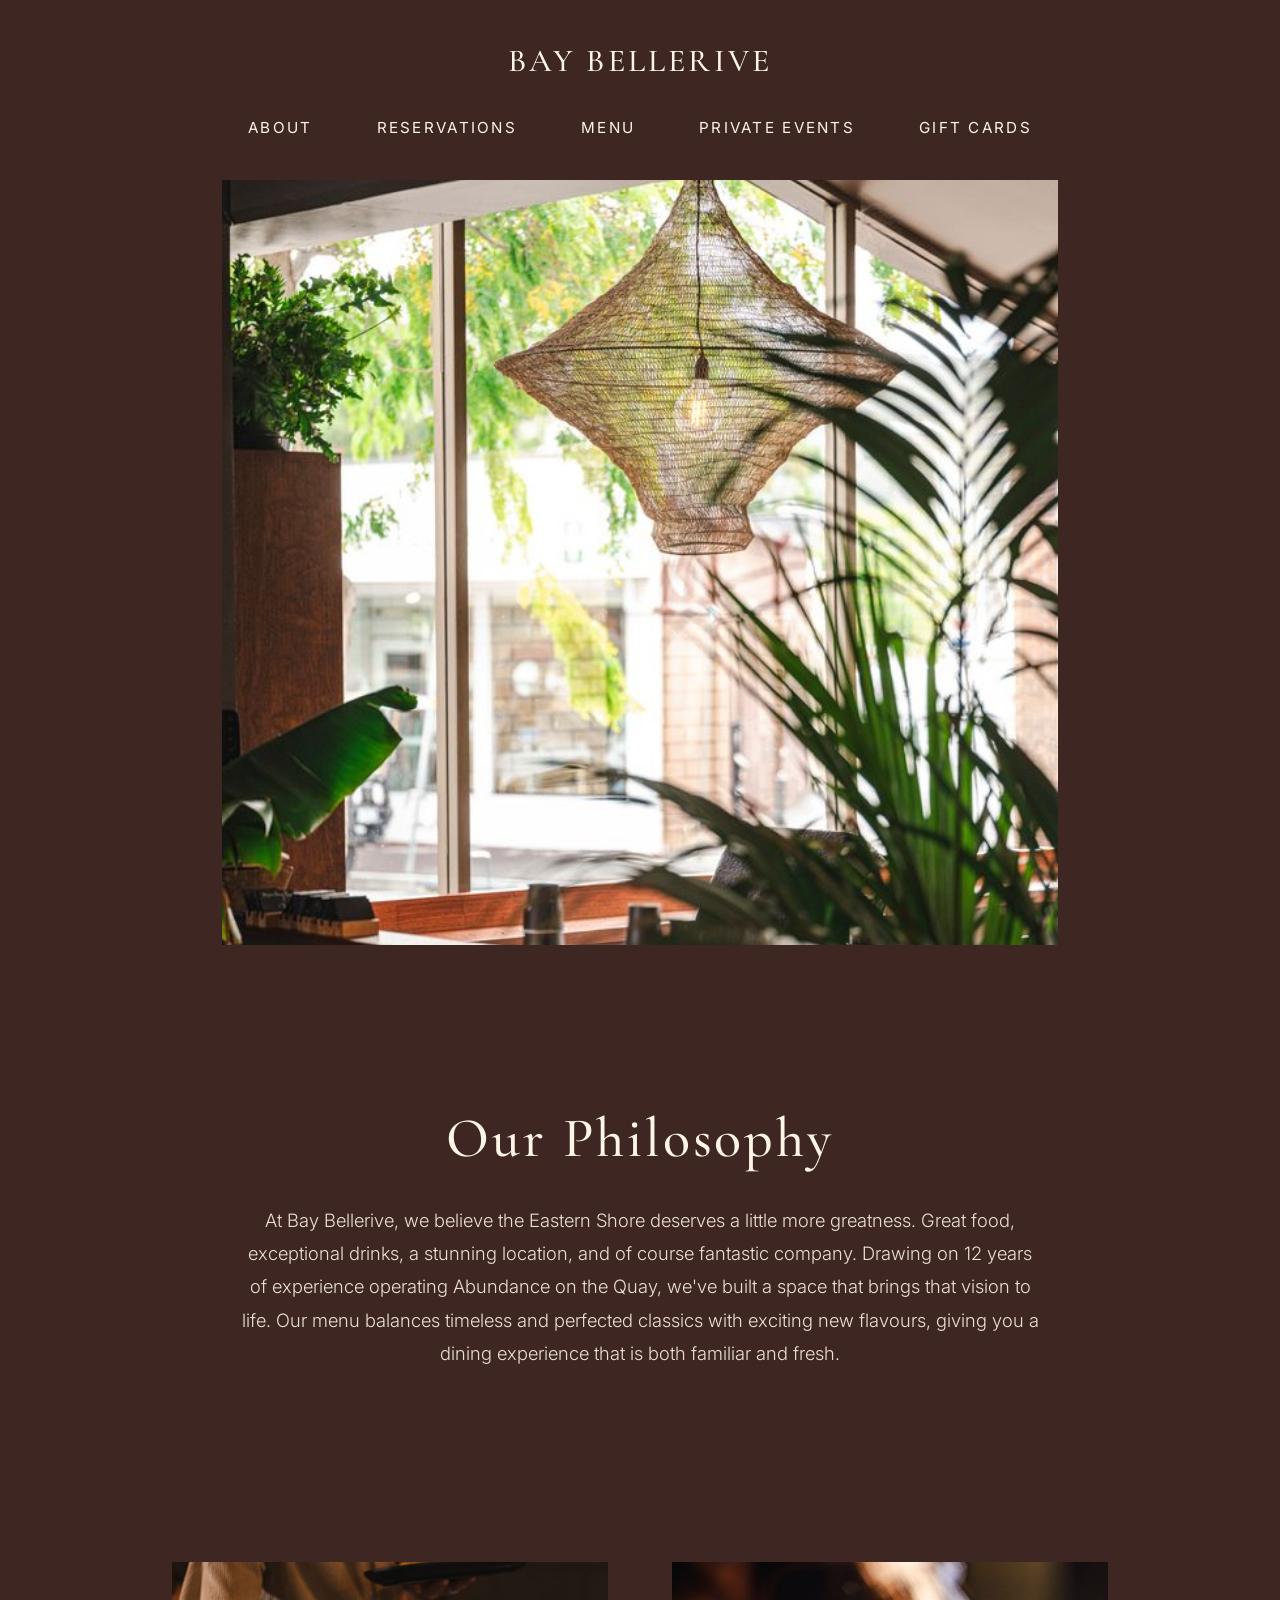
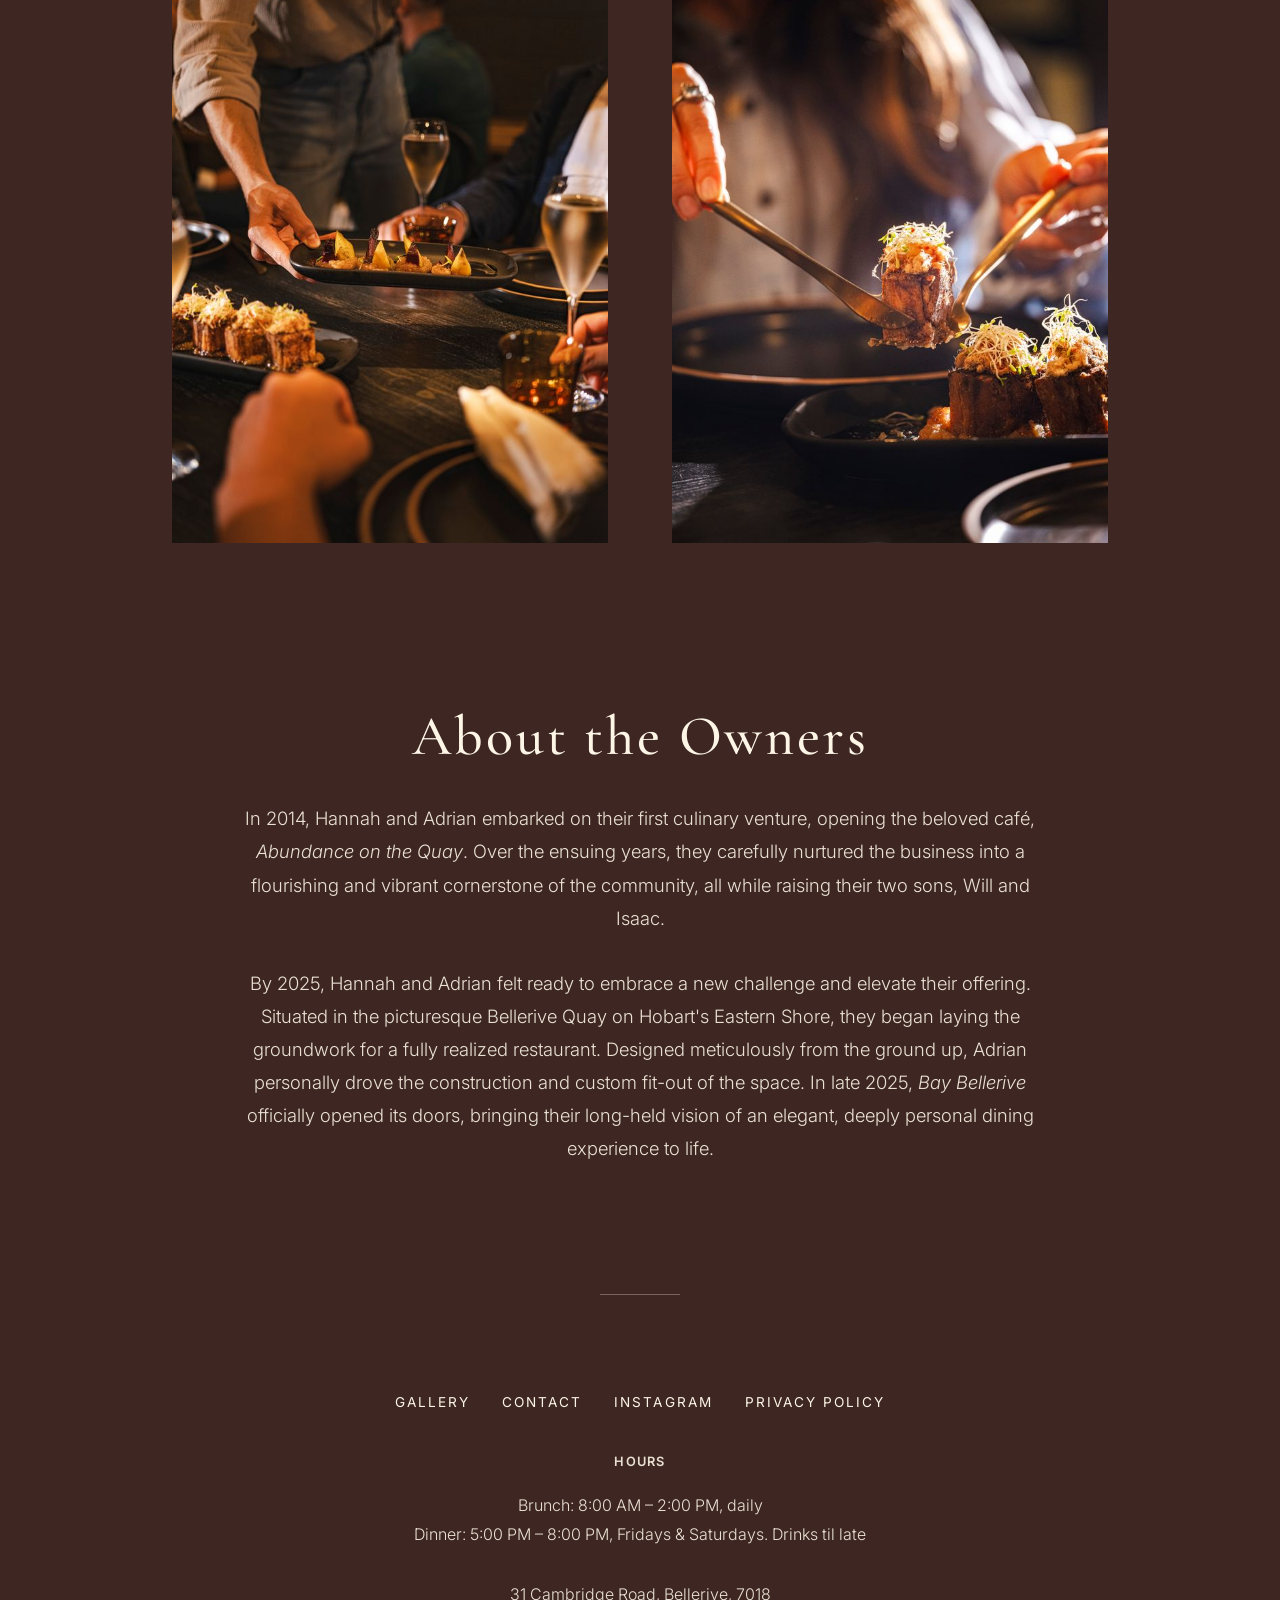
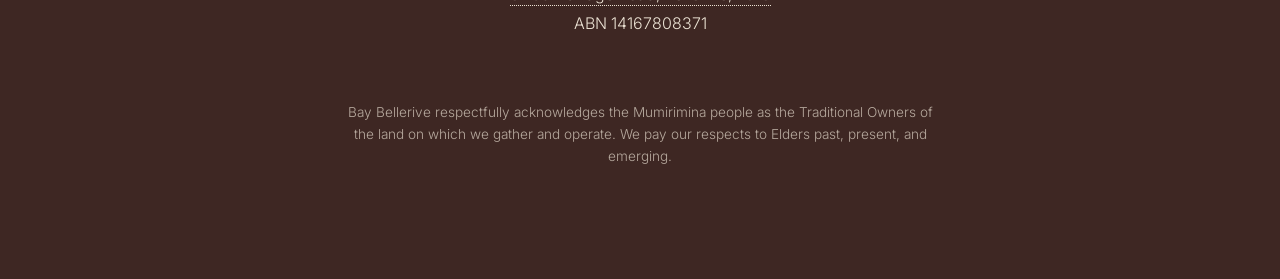
==== commit 30f68531: "Reword the drinks line in the opening hours Co-Authored-By: Claude Opus 5 <noreply@anthropic.com> Cl" ====
--- a/index.html
+++ b/index.html
@@ -118,7 +118,7 @@
             <div style="margin-bottom: 2rem;">
                 <p><strong>Hours</strong></p>
                 <p>Brunch: 8:00 AM – 2:00 PM, daily<br>
-                Dinner: 5:00 PM – 8:00 PM, Fridays &amp; Saturdays. Drinks: Until late</p>
+                Dinner: 5:00 PM – 8:00 PM, Fridays &amp; Saturdays. Drinks til late</p>
             </div>
             <p><a href="https://www.google.com/maps/place/Bay+Bellerive/@-42.8748949,147.3681846,17z/data=!4m15!1m8!3m7!1s0xaa6ddf8e23644c27:0x6f376dc937195df!2s31+Cambridge+Rd,+Bellerive+TAS+7018,+%C3%9Ac!3b1!8m2!3d-42.8748949!4d147.3681846!16s%2Fg%2F11bw422xyg!3m5!1s0xaa6ddf1f81bbf6e3:0x599cf4a68044b2e5!8m2!3d-42.8748361!4d147.3679293!16s%2Fg%2F11ytvm6ppn?entry=ttu&g_ep=EgoyMDI2MDgxOS4wIKXMDSoASAFQAw%3D%3D" target="_blank" style="color: inherit; text-decoration: none; border-bottom: 1px dotted currentColor; padding-bottom: 1px; transition: opacity 0.2s;" onmouseover="this.style.opacity='0.7'" onmouseout="this.style.opacity='1'">31 Cambridge Road, Bellerive, 7018</a><br>
             ABN 14167808371</p>
